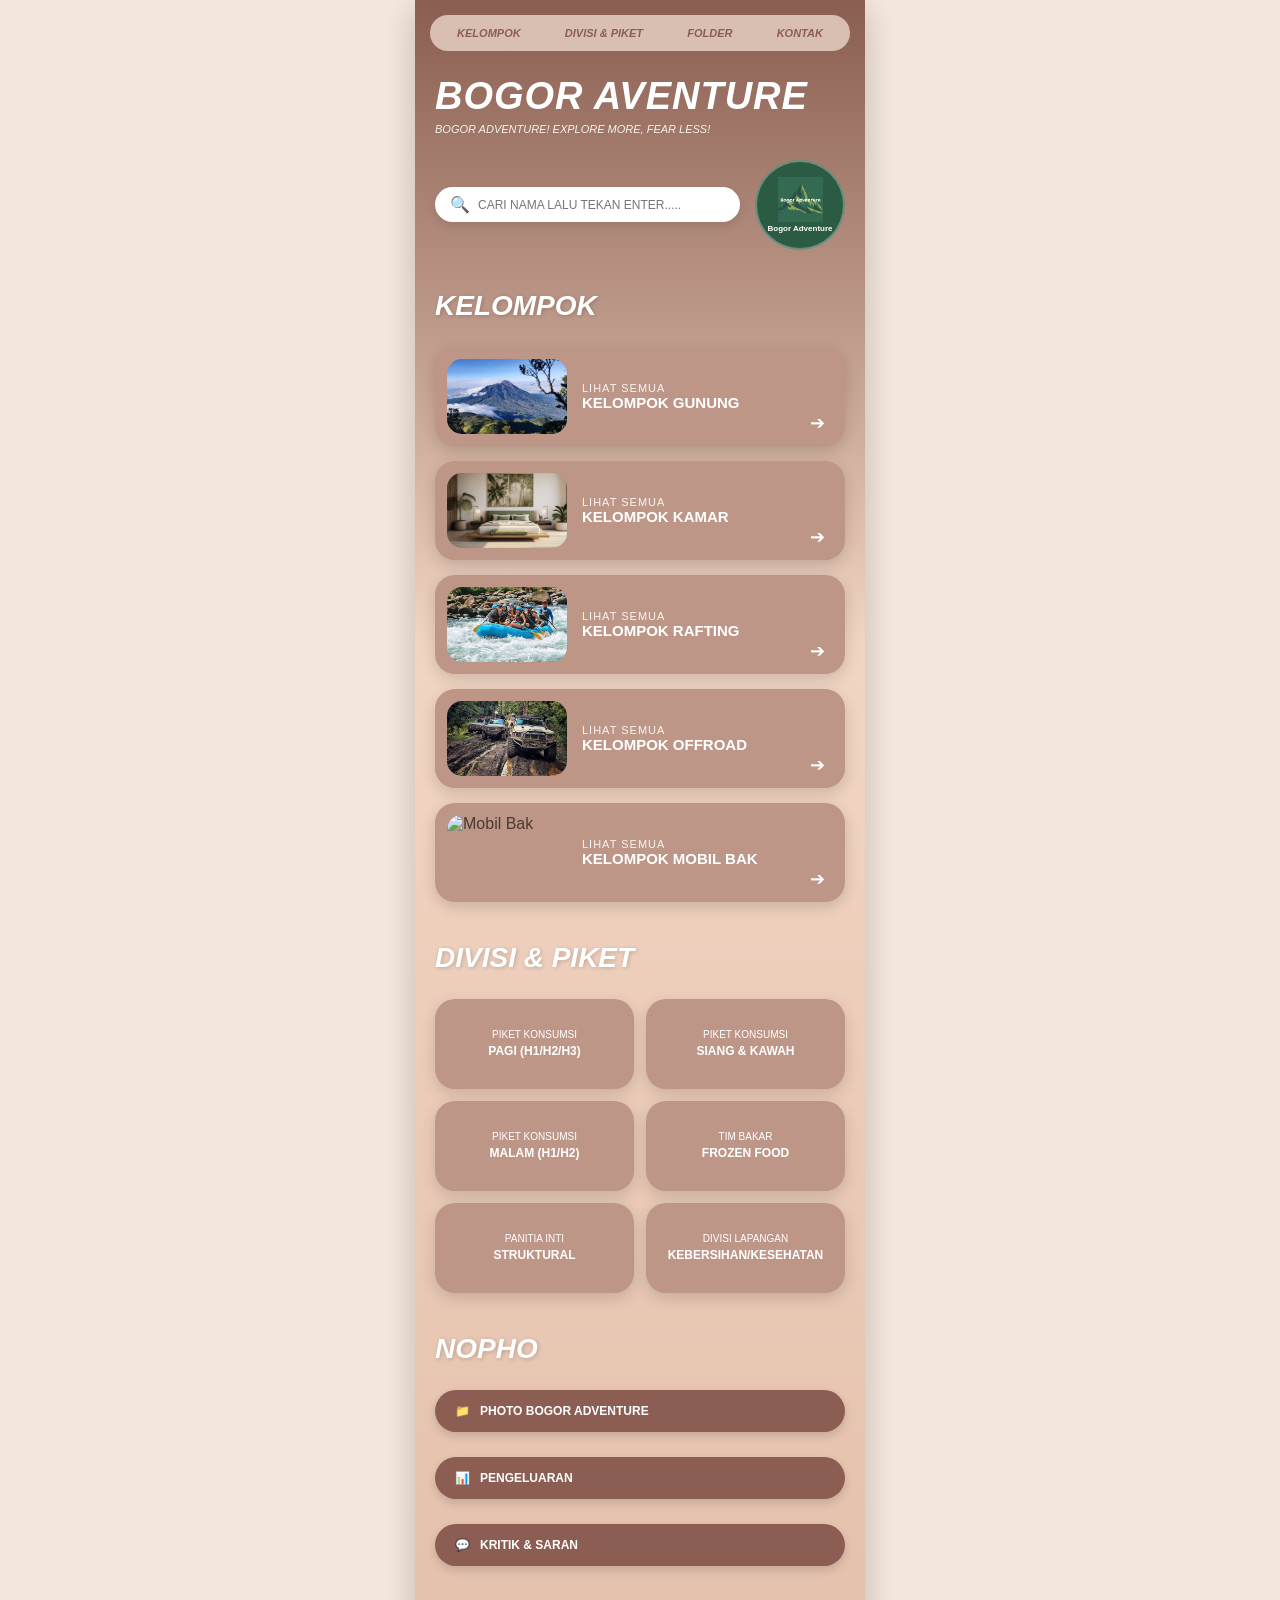
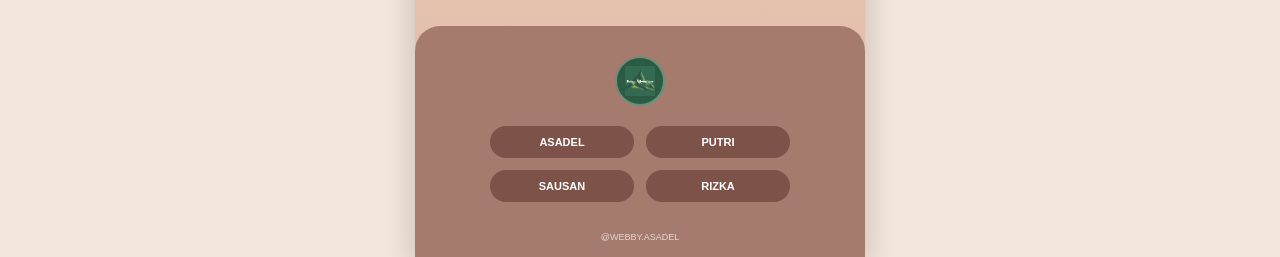
==== index.html @ f1870fa5 "first commit" ====
<!DOCTYPE html>
<html lang="id">
<head>
    <meta charset="UTF-8">
    <meta name="viewport" content="width=device-width, initial-scale=1.0">
    <title>Bogor Adventure</title>
    <link rel="stylesheet" href="style.css">
</head>
<body>

    <div class="app-container">
        <nav class="top-nav">
            <a href="#kelompok-section">KELOMPOK</a>
            <a href="#divisi-section">DIVISI & PIKET</a>
            <a href="#folder-section">FOLDER</a>
            <a href="#kontak-section">KONTAK</a>
        </nav>

        <header class="main-header">
            <h1 class="main-title">BOGOR AVENTURE</h1>
            <p class="subtitle">BOGOR ADVENTURE! EXPLORE MORE, FEAR LESS!</p>
            
            <div class="search-profile-row">
                <div class="search-box">
                    <span class="search-icon">🔍</span>
                    <input type="text" id="searchInput" placeholder="CARI NAMA LALU TEKAN ENTER.....">
                </div>
                <div class="logo-circle">
                    <img src="Images/logo.png" alt="Bogor Adventure">
                    <span class="logo-text">Bogor Adventure</span>
                </div>
            </div>
        </header>

        <main class="content-wrapper">
            
            <section id="kelompok-section" class="section-container">
                <h2 class="section-title-large">KELOMPOK</h2>
                
                <div class="card-wide clickable-card" data-type="gunung">
                    <img src="Images/gunung.jpg" alt="Gunung">
                    <div class="card-text">
                        <h3>LIHAT SEMUA</h3>
                        <h2>KELOMPOK GUNUNG</h2>
                    </div>
                    <span class="arrow-btn">➔</span>
                </div>

                <div class="card-wide clickable-card" data-type="kamar">
                    <img src="Images/kamar.jpg" alt="Kamar">
                    <div class="card-text">
                        <h3>LIHAT SEMUA</h3>
                        <h2>KELOMPOK KAMAR</h2>
                    </div>
                    <span class="arrow-btn">➔</span>
                </div>

                <div class="card-wide clickable-card" data-type="rafting">
                    <img src="Images/rafting.jpg" alt="Rafting">
                    <div class="card-text">
                        <h3>LIHAT SEMUA</h3>
                        <h2>KELOMPOK RAFTING</h2>
                    </div>
                    <span class="arrow-btn">➔</span>
                </div>

                <div class="card-wide clickable-card" data-type="offroad">
                    <img src="Images/offroad.jpg" alt="Offroad">
                    <div class="card-text">
                        <h3>LIHAT SEMUA</h3>
                        <h2>KELOMPOK OFFROAD</h2>
                    </div>
                    <span class="arrow-btn">➔</span>
                </div>

                <div class="card-wide clickable-card" data-type="mback">
                    <img src="Images/mback.jpg" alt="Mobil Bak">
                    <div class="card-text">
                        <h3>LIHAT SEMUA</h3>
                        <h2>KELOMPOK MOBIL BAK</h2>
                    </div>
                    <span class="arrow-btn">➔</span>
                </div>
            </section>

            <section id="divisi-section" class="section-container text-center">
                <h2 class="section-title-large">DIVISI & PIKET</h2>
                <div class="grid-2x3">
                    <div class="card-square clickable-card" data-type="konsumsi-pagi">PIKET KONSUMSI<br><b>PAGI (H1/H2/H3)</b></div>
                    <div class="card-square clickable-card" data-type="konsumsi-siang">PIKET KONSUMSI<br><b>SIANG & KAWAH</b></div>
                    <div class="card-square clickable-card" data-type="konsumsi-malam">PIKET KONSUMSI<br><b>MALAM (H1/H2)</b></div>
                    <div class="card-square clickable-card" data-type="frozen-food">TIM BAKAR<br><b>FROZEN FOOD</b></div>
                    <div class="card-square clickable-card" data-type="panitia-inti">PANITIA INTI<br><b>STRUKTURAL</b></div>
                    <div class="card-square clickable-card" data-type="divisi-lain">DIVISI LAPANGAN<br><b>KEBERSIHAN/KESEHATAN</b></div>
                </div>
            </section>

            <section id="detailListSection" class="detail-list-container hidden">
                <div class="detail-header">
                    <h3 id="detailTitle">Nama Kelompok</h3>
                    <button id="closeDetailBtn">Tutup ×</button>
                </div>
                <div id="detailContent" class="detail-content">
                    </div>
            </section>

            <section id="folder-section" class="section-container text-center">
                <h2 class="section-title-large">NOPHO</h2>
                <div class="btn-pill">
                    <span class="icon">📁</span> PHOTO BOGOR ADVENTURE
                </div>
                <div class="btn-pill">
                    <span class="icon">📊</span> PENGELUARAN
                </div>
                <div class="btn-pill">
                    <span class="icon">💬</span> KRITIK & SARAN
                </div>
            </section>

            <section id="kontak-section" class="footer-panel">
                <div class="logo-circle micro">
                    <img src="Images/logo.png" alt="Bogor Adventure">
                </div>
                <div class="grid-2x2">
                    <div class="btn-small-pill">ASADEL</div>
                    <div class="btn-small-pill">PUTRI</div>
                    <div class="btn-small-pill">SAUSAN</div>
                    <div class="btn-small-pill">RIZKA</div>
                </div>
                <p class="credits">@WEBBY.ASADEL</p>
            </section>

        </main>
    </div>

    <div id="searchModal" class="modal">
        <div class="modal-content">
            <span class="close-modal">&times;</span>
            <h2 id="modalName">Nama Anggota</h2>
            <hr>
            <p><strong>Jabatan / Divisi:</strong> <span id="modalDivisi">-</span></p>
            <p><strong>Jadwal Piket:</strong> <span id="modalTugas">-</span></p>
            <p><strong>Kelompok Gunung:</strong> <span id="modalGunung">-</span></p>
            <p><strong>Kelompok Kamar:</strong> <span id="modalKamar">-</span></p>
            <p><strong>Kelompok Rafting:</strong> <span id="modalRafting">-</span></p>
            <p><strong>Kelompok Offroad:</strong> <span id="modalOffroad">-</span></p>
            <p><strong>Kelompok Mobil Bak:</strong> <span id="modalMback">-</span></p>
        </div>
    </div>

    <script src="script.js"></script>
</body>
</html>
---- style.css ----
* {
    box-sizing: border-box;
    margin: 0;
    padding: 0;
    font-family: 'Segoe UI', Tahoma, Geneva, Verdana, sans-serif;
}

body {
    background-color: #f3e6dc;
    display: flex;
    justify-content: center;
    align-items: center;
    min-height: 100vh;
    color: #4a3b32;
}

.app-container {
    width: 100%;
    max-width: 450px;
    background: linear-gradient(180deg, #8a5e51 0%, #f1d5c3 35%, #e1bca7 100%);
    min-height: 100vh;
    box-shadow: 0 10px 30px rgba(0,0,0,0.2);
    display: flex;
    flex-direction: column;
    overflow-x: hidden;
}

.top-nav {
    background-color: rgba(235, 214, 201, 0.8);
    display: flex;
    justify-content: space-around;
    padding: 12px 5px;
    margin: 15px;
    border-radius: 25px;
}

.top-nav a {
    text-decoration: none;
    color: #8c5d52;
    font-size: 11px;
    font-weight: bold;
    font-style: italic;
}

.main-header {
    padding: 10px 20px;
    color: #ffffff;
}

.main-title {
    font-size: 38px;
    font-style: italic;
    font-weight: 800;
    letter-spacing: 1px;
    line-height: 1.1;
}

.subtitle {
    font-size: 11px;
    font-style: italic;
    opacity: 0.9;
    margin-top: 5px;
    margin-bottom: 25px;
}

.search-profile-row {
    display: flex;
    align-items: center;
    justify-content: space-between;
    gap: 15px;
}

.search-box {
    background: #ffffff;
    border-radius: 20px;
    display: flex;
    align-items: center;
    padding: 8px 15px;
    flex-grow: 1;
    box-shadow: 0 4px 10px rgba(0,0,0,0.1);
}

.search-box input {
    border: none;
    outline: none;
    width: 100%;
    margin-left: 8px;
    font-size: 12px;
    color: #4a3b32;
}

.logo-circle {
    width: 90px;
    height: 90px;
    background-color: #2b5c43;
    border-radius: 50%;
    display: flex;
    flex-direction: column;
    justify-content: center;
    align-items: center;
    position: relative;
    border: 2px solid rgba(255,255,255,0.3);
}

.logo-circle img {
    width: 45px;
    height: auto;
}

.logo-text {
    color: #ffffff;
    font-size: 8px;
    font-weight: bold;
    text-align: center;
    margin-top: 2px;
}

.content-wrapper {
    padding: 20px;
    display: flex;
    flex-direction: column;
    gap: 30px;
}

.section-container {
    display: flex;
    flex-direction: column;
    gap: 15px;
}

.text-center {
    text-align: center;
}

.section-title-large {
    font-size: 28px;
    font-style: italic;
    color: #ffffff;
    text-shadow: 1px 1px 4px rgba(0,0,0,0.2);
    margin: 10px 0;
    text-align: left;
}

.clickable-card {
    cursor: pointer;
    transition: transform 0.2s, background-color 0.2s;
}

.clickable-card:active {
    transform: scale(0.97);
    filter: brightness(0.9);
}

.card-wide {
    background-color: #bd9687;
    border-radius: 20px;
    padding: 12px;
    display: flex;
    align-items: center;
    box-shadow: 0 5px 15px rgba(0,0,0,0.15);
    position: relative;
}

.card-wide img {
    width: 120px;
    height: 75px;
    object-fit: cover;
    border-radius: 15px;
}

.card-text {
    margin-left: 15px;
    color: #ffffff;
}

.card-text h3 {
    font-size: 11px;
    font-weight: normal;
    letter-spacing: 1px;
    opacity: 0.9;
}

.card-text h2 {
    font-size: 15px;
    font-weight: bold;
}

.arrow-btn {
    position: absolute;
    right: 20px;
    bottom: 12px;
    color: #ffffff;
    font-size: 18px;
}

.grid-2x3 {
    display: grid;
    grid-template-columns: repeat(2, 1fr);
    gap: 12px;
}

.card-square {
    background-color: #bd9687;
    color: #ffffff;
    border-radius: 20px;
    height: 90px;
    display: flex;
    flex-direction: column;
    justify-content: center;
    align-items: center;
    font-size: 10px;
    text-align: center;
    box-shadow: 0 5px 15px rgba(0,0,0,0.15);
    padding: 8px;
}

.card-square b {
    font-size: 12px;
    margin-top: 4px;
}

/* CONTAINER DAFTAR KELOMPOK AKTIF */
.detail-list-container {
    background-color: #fbeee6;
    border-radius: 20px;
    padding: 20px;
    box-shadow: inset 0 2px 10px rgba(0,0,0,0.1), 0 5px 15px rgba(0,0,0,0.1);
    border: 2px solid #bd9687;
}

.detail-header {
    display: flex;
    justify-content: space-between;
    align-items: center;
    border-bottom: 2px solid #bd9687;
    padding-bottom: 8px;
    margin-bottom: 15px;
}

.detail-header h3 {
    color: #8c5d52;
    font-size: 15px;
    font-weight: bold;
}

#closeDetailBtn {
    background: #8c5d52;
    color: white;
    border: none;
    padding: 4px 10px;
    border-radius: 12px;
    cursor: pointer;
    font-size: 11px;
}

.detail-content {
    max-height: 350px;
    overflow-y: auto;
    text-align: left;
}

.group-block {
    margin-bottom: 15px;
    background: white;
    padding: 12px;
    border-radius: 12px;
    box-shadow: 0 2px 5px rgba(0,0,0,0.05);
}

.group-title-label {
    font-weight: bold;
    color: #8c5d52;
    border-bottom: 1px dashed #e1bca7;
    padding-bottom: 4px;
    margin-bottom: 6px;
    font-size: 13px;
}

.member-name-item {
    font-size: 13px;
    padding: 3px 0;
    color: #5a4b41;
}

.hidden {
    display: none !important;
}

.btn-pill {
    background-color: #8c5d52;
    color: white;
    padding: 14px 20px;
    border-radius: 25px;
    text-align: left;
    font-size: 12px;
    font-weight: bold;
    box-shadow: 0 4px 10px rgba(0,0,0,0.15);
    display: flex;
    align-items: center;
    gap: 10px;
    margin-bottom: 10px;
}

.footer-panel {
    background-color: #a47b6d;
    border-radius: 25px 25px 0 0;
    margin: 20px -20px -20px -20px;
    padding: 30px 20px 15px 20px;
    display: flex;
    flex-direction: column;
    align-items: center;
    gap: 20px;
}

.logo-circle.micro {
    width: 50px;
    height: 50px;
}

.logo-circle.micro img {
    width: 30px;
}

.grid-2x2 {
    display: grid;
    grid-template-columns: repeat(2, 1fr);
    gap: 12px;
    width: 100%;
    max-width: 300px;
}

.btn-small-pill {
    background-color: #7d5248;
    color: white;
    padding: 10px;
    border-radius: 20px;
    text-align: center;
    font-size: 11px;
    font-weight: bold;
}

.credits {
    font-size: 9px;
    color: rgba(255, 255, 255, 0.7);
    margin-top: 10px;
}

/* SEARCH MODAL POP-UP VIEW */
.modal {
    display: none; 
    position: fixed; 
    z-index: 999; 
    left: 0;
    top: 0;
    width: 100%; 
    height: 100%; 
    background-color: rgba(0,0,0,0.5);
    align-items: center;
    justify-content: center;
}

.modal-content {
    background-color: #fbeee6;
    padding: 25px;
    border-radius: 20px;
    width: 85%;
    max-width: 350px;
    box-shadow: 0 5px 25px rgba(0,0,0,0.3);
    color: #4a3b32;
    position: relative;
}

.modal-content h2 {
    margin-bottom: 10px;
    color: #8c5d52;
    font-size: 18px;
}

.modal-content hr {
    border: 0;
    height: 1px;
    background: #bd9687;
    margin-bottom: 15px;
}

.modal-content p {
    margin: 6px 0;
    font-size: 13px;
}

.close-modal {
    position: absolute;
    right: 15px;
    top: 10px;
    font-size: 24px;
    font-weight: bold;
    cursor: pointer;
    color: #8c5d52;
}
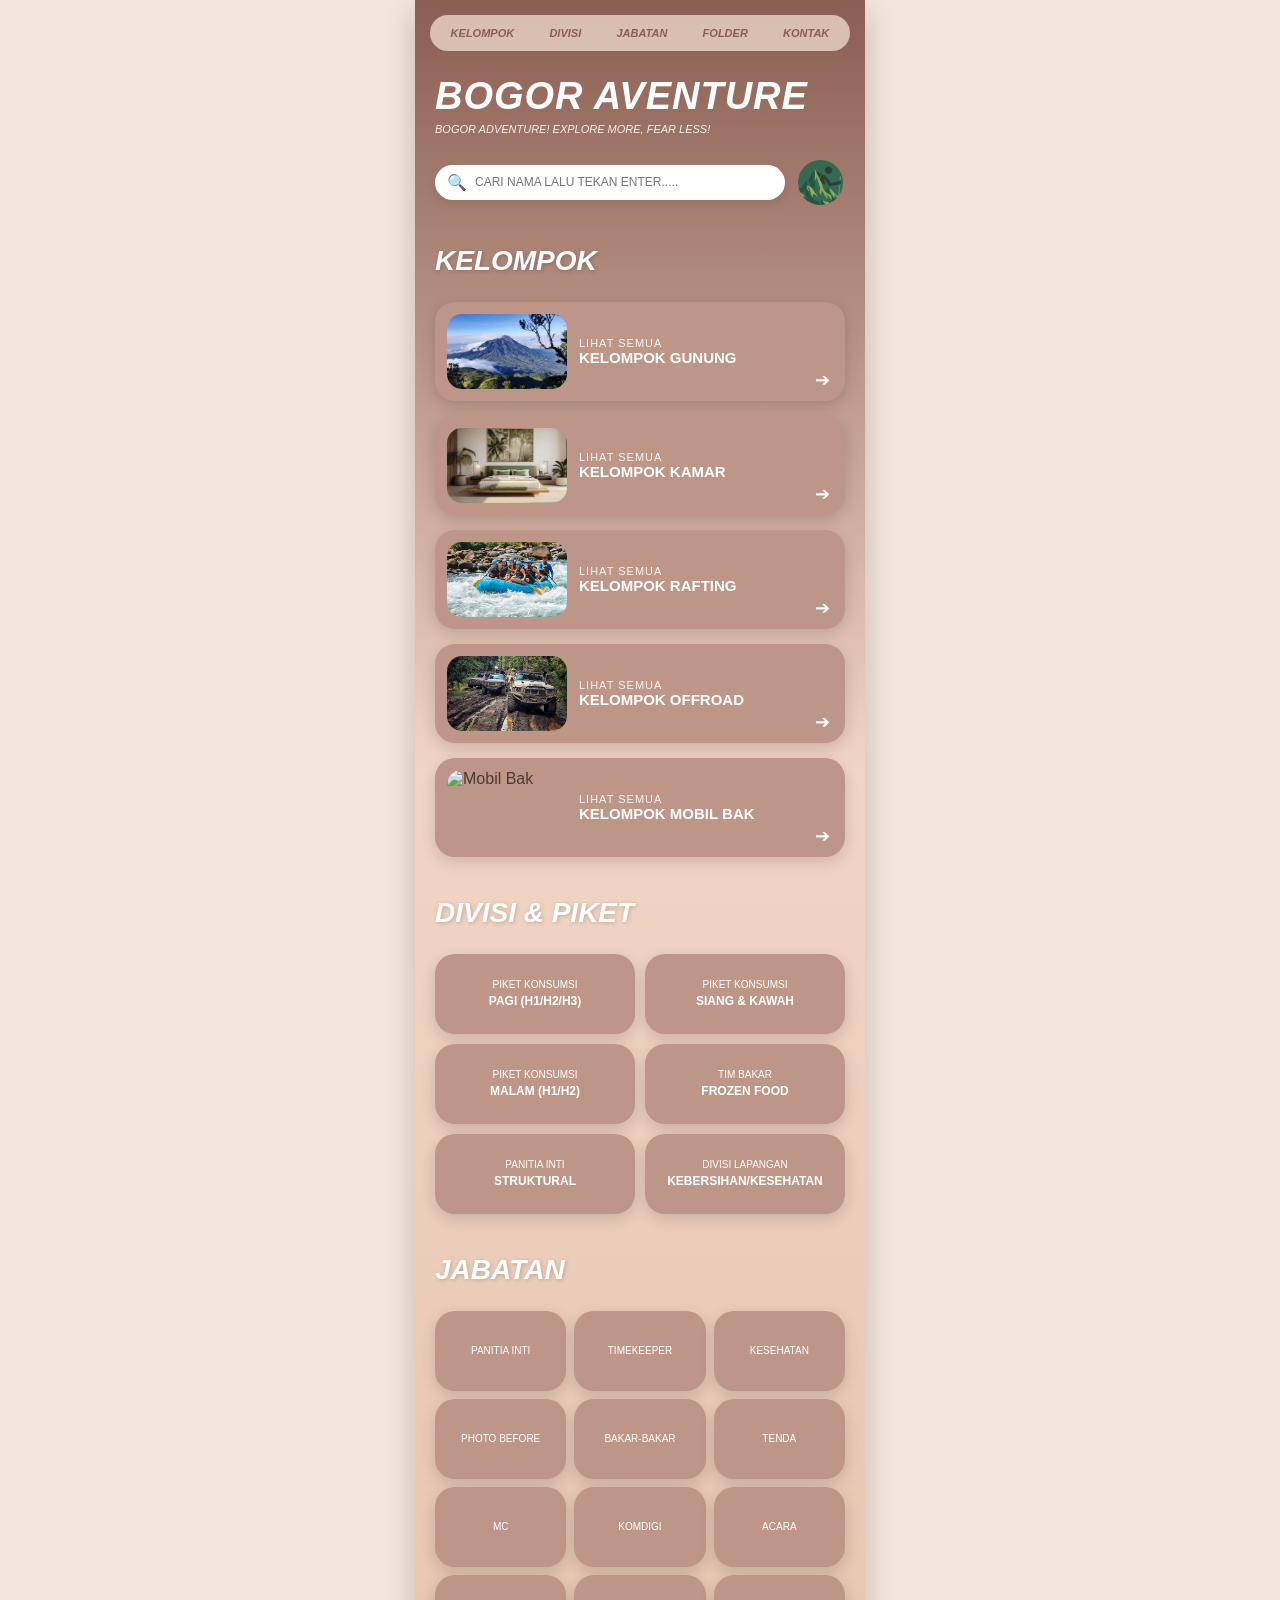
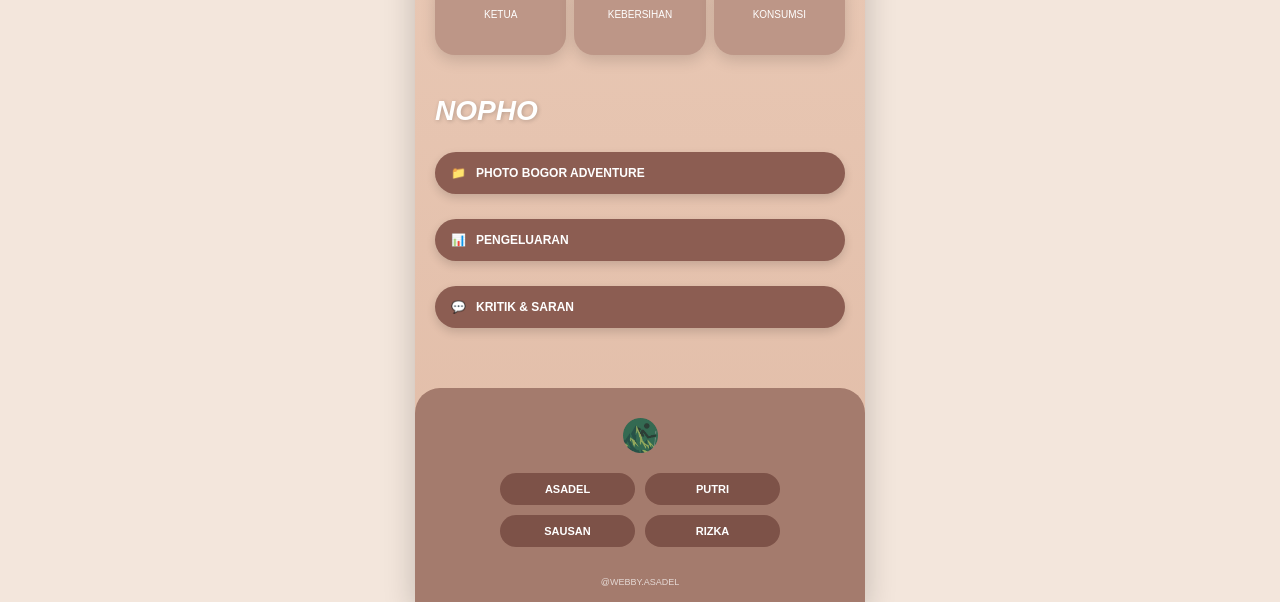
==== commit e7a060ae: "update" ====
--- a/index.html
+++ b/index.html
@@ -11,7 +11,8 @@
     <div class="app-container">
         <nav class="top-nav">
             <a href="#kelompok-section">KELOMPOK</a>
-            <a href="#divisi-section">DIVISI & PIKET</a>
+            <a href="#divisi-section">DIVISI</a>
+            <a href="#jabatan-section">JABATAN</a>
             <a href="#folder-section">FOLDER</a>
             <a href="#kontak-section">KONTAK</a>
         </nav>
@@ -27,7 +28,6 @@
                 </div>
                 <div class="logo-circle">
                     <img src="Images/logo.png" alt="Bogor Adventure">
-                    <span class="logo-text">Bogor Adventure</span>
                 </div>
             </div>
         </header>
@@ -95,6 +95,24 @@
                 </div>
             </section>
 
+            <section id="jabatan-section" class="section-container text-center">
+                <h2 class="section-title-large">JABATAN</h2>
+                <div class="grid-jabatan">
+                    <a href="jabatan.html?type=inti" class="card-square" style="text-decoration:none;">PANITIA INTI</a>
+                    <a href="jabatan.html?type=timekeeper" class="card-square" style="text-decoration:none;">TIMEKEEPER</a>
+                    <a href="jabatan.html?type=kesehatan" class="card-square" style="text-decoration:none;">KESEHATAN</a>
+                    <a href="jabatan.html?type=photo" class="card-square" style="text-decoration:none;">PHOTO BEFORE</a>
+                    <a href="jabatan.html?type=bakar" class="card-square" style="text-decoration:none;">BAKAR-BAKAR</a>
+                    <a href="jabatan.html?type=tenda" class="card-square" style="text-decoration:none;">TENDA</a>
+                    <a href="jabatan.html?type=mc" class="card-square" style="text-decoration:none;">MC</a>
+                    <a href="jabatan.html?type=komdigi" class="card-square" style="text-decoration:none;">KOMDIGI</a>
+                    <a href="jabatan.html?type=acara" class="card-square" style="text-decoration:none;">ACARA</a>
+                    <a href="jabatan.html?type=ketua" class="card-square" style="text-decoration:none;">KETUA</a>
+                    <a href="jabatan.html?type=kebersihan" class="card-square" style="text-decoration:none;">KEBERSIHAN</a>
+                    <a href="jabatan.html?type=konsumsi" class="card-square" style="text-decoration:none;">KONSUMSI</a>
+                </div>
+            </section>
+
             <section id="detailListSection" class="detail-list-container hidden">
                 <div class="detail-header">
                     <h3 id="detailTitle">Nama Kelompok</h3>
@@ -106,15 +124,15 @@
 
             <section id="folder-section" class="section-container text-center">
                 <h2 class="section-title-large">NOPHO</h2>
-                <div class="btn-pill">
+                <a href="https://drive.google.com/drive/folders/1pPTmFSzPqtbpgSoNdYkEfg1twKszm3Ts?usp=sharing" target="_blank" class="btn-pill" style="text-decoration:none;">
                     <span class="icon">📁</span> PHOTO BOGOR ADVENTURE
-                </div>
-                <div class="btn-pill">
+                </a>
+                <a href="pengeluaran.html" class="btn-pill" style="text-decoration:none;">
                     <span class="icon">📊</span> PENGELUARAN
-                </div>
-                <div class="btn-pill">
+                </a>
+                <a href="https://forms.gle/nZnUotDhH6wJCSyc8" target="_blank" class="btn-pill" style="text-decoration:none;">
                     <span class="icon">💬</span> KRITIK & SARAN
-                </div>
+                </a>
             </section>
 
             <section id="kontak-section" class="footer-panel">
--- a/style.css
+++ b/style.css
@@ -5,13 +5,19 @@
     font-family: 'Segoe UI', Tahoma, Geneva, Verdana, sans-serif;
 }
 
+html {
+    -webkit-text-size-adjust: 100%;
+}
+
 body {
     background-color: #f3e6dc;
     display: flex;
     justify-content: center;
-    align-items: center;
+    align-items: flex-start;
     min-height: 100vh;
+    min-height: 100dvh;
     color: #4a3b32;
+    overflow-x: hidden;
 }
 
 .app-container {
@@ -19,6 +25,7 @@
     max-width: 450px;
     background: linear-gradient(180deg, #8a5e51 0%, #f1d5c3 35%, #e1bca7 100%);
     min-height: 100vh;
+    min-height: 100dvh;
     box-shadow: 0 10px 30px rgba(0,0,0,0.2);
     display: flex;
     flex-direction: column;
@@ -32,14 +39,17 @@
     padding: 12px 5px;
     margin: 15px;
     border-radius: 25px;
+    flex-wrap: wrap;
+    gap: 4px;
 }
 
 .top-nav a {
     text-decoration: none;
     color: #8c5d52;
-    font-size: 11px;
+    font-size: clamp(9px, 2.8vw, 11px);
     font-weight: bold;
     font-style: italic;
+    white-space: nowrap;
 }
 
 .main-header {
@@ -48,15 +58,16 @@
 }
 
 .main-title {
-    font-size: 38px;
+    font-size: clamp(26px, 8vw, 38px);
     font-style: italic;
     font-weight: 800;
     letter-spacing: 1px;
     line-height: 1.1;
+    word-break: break-word;
 }
 
 .subtitle {
-    font-size: 11px;
+    font-size: clamp(9px, 2.6vw, 11px);
     font-style: italic;
     opacity: 0.9;
     margin-top: 5px;
@@ -67,7 +78,7 @@
     display: flex;
     align-items: center;
     justify-content: space-between;
-    gap: 15px;
+    gap: 10px;
 }
 
 .search-box {
@@ -75,8 +86,9 @@
     border-radius: 20px;
     display: flex;
     align-items: center;
-    padding: 8px 15px;
-    flex-grow: 1;
+    padding: 8px 12px;
+    flex: 1;
+    min-width: 0;
     box-shadow: 0 4px 10px rgba(0,0,0,0.1);
 }
 
@@ -85,34 +97,23 @@
     outline: none;
     width: 100%;
     margin-left: 8px;
-    font-size: 12px;
+    font-size: clamp(10px, 2.8vw, 12px);
     color: #4a3b32;
+    min-width: 0;
 }
 
 .logo-circle {
-    width: 90px;
-    height: 90px;
-    background-color: #2b5c43;
-    border-radius: 50%;
-    display: flex;
-    flex-direction: column;
+    width: 50px;
+    flex-shrink: 0;
+    display: flex;
+    align-items: center;
     justify-content: center;
-    align-items: center;
-    position: relative;
-    border: 2px solid rgba(255,255,255,0.3);
 }
 
 .logo-circle img {
     width: 45px;
+    max-width: 100%;
     height: auto;
-}
-
-.logo-text {
-    color: #ffffff;
-    font-size: 8px;
-    font-weight: bold;
-    text-align: center;
-    margin-top: 2px;
 }
 
 .content-wrapper {
@@ -133,7 +134,7 @@
 }
 
 .section-title-large {
-    font-size: 28px;
+    font-size: clamp(20px, 6vw, 28px);
     font-style: italic;
     color: #ffffff;
     text-shadow: 1px 1px 4px rgba(0,0,0,0.2);
@@ -144,6 +145,7 @@
 .clickable-card {
     cursor: pointer;
     transition: transform 0.2s, background-color 0.2s;
+    -webkit-tap-highlight-color: transparent;
 }
 
 .clickable-card:active {
@@ -159,71 +161,81 @@
     align-items: center;
     box-shadow: 0 5px 15px rgba(0,0,0,0.15);
     position: relative;
+    gap: 12px;
 }
 
 .card-wide img {
-    width: 120px;
-    height: 75px;
+    width: clamp(80px, 25vw, 120px);
+    height: clamp(50px, 16vw, 75px);
     object-fit: cover;
     border-radius: 15px;
+    flex-shrink: 0;
 }
 
 .card-text {
-    margin-left: 15px;
     color: #ffffff;
+    min-width: 0;
 }
 
 .card-text h3 {
-    font-size: 11px;
+    font-size: clamp(9px, 2.5vw, 11px);
     font-weight: normal;
     letter-spacing: 1px;
     opacity: 0.9;
 }
 
 .card-text h2 {
-    font-size: 15px;
-    font-weight: bold;
+    font-size: clamp(12px, 3.5vw, 15px);
+    font-weight: bold;
+    word-break: break-word;
 }
 
 .arrow-btn {
     position: absolute;
-    right: 20px;
-    bottom: 12px;
+    right: 15px;
+    bottom: 10px;
     color: #ffffff;
-    font-size: 18px;
+    font-size: clamp(14px, 4vw, 18px);
 }
 
 .grid-2x3 {
     display: grid;
     grid-template-columns: repeat(2, 1fr);
-    gap: 12px;
+    gap: 10px;
 }
 
 .card-square {
     background-color: #bd9687;
     color: #ffffff;
     border-radius: 20px;
-    height: 90px;
+    min-height: 80px;
+    height: auto;
     display: flex;
     flex-direction: column;
     justify-content: center;
     align-items: center;
-    font-size: 10px;
+    font-size: clamp(8px, 2.5vw, 10px);
     text-align: center;
     box-shadow: 0 5px 15px rgba(0,0,0,0.15);
-    padding: 8px;
+    padding: 10px 6px;
 }
 
 .card-square b {
-    font-size: 12px;
+    font-size: clamp(10px, 3vw, 12px);
     margin-top: 4px;
+}
+
+.grid-jabatan {
+    display: grid;
+    grid-template-columns: repeat(3, 1fr);
+    gap: 8px;
 }
 
 /* CONTAINER DAFTAR KELOMPOK AKTIF */
 .detail-list-container {
     background-color: #fbeee6;
     border-radius: 20px;
-    padding: 20px;
+    padding: 16px;
     box-shadow: inset 0 2px 10px rgba(0,0,0,0.1), 0 5px 15px rgba(0,0,0,0.1);
     border: 2px solid #bd9687;
 }
@@ -235,28 +247,32 @@
     border-bottom: 2px solid #bd9687;
     padding-bottom: 8px;
     margin-bottom: 15px;
+    gap: 8px;
 }
 
 .detail-header h3 {
     color: #8c5d52;
-    font-size: 15px;
-    font-weight: bold;
+    font-size: clamp(12px, 3.5vw, 15px);
+    font-weight: bold;
+    word-break: break-word;
 }
 
 #closeDetailBtn {
     background: #8c5d52;
     color: white;
     border: none;
-    padding: 4px 10px;
+    padding: 6px 12px;
     border-radius: 12px;
     cursor: pointer;
     font-size: 11px;
+    flex-shrink: 0;
 }
 
 .detail-content {
-    max-height: 350px;
+    max-height: 60vh;
     overflow-y: auto;
     text-align: left;
+    -webkit-overflow-scrolling: touch;
 }
 
 .group-block {
@@ -273,11 +289,11 @@
     border-bottom: 1px dashed #e1bca7;
     padding-bottom: 4px;
     margin-bottom: 6px;
-    font-size: 13px;
+    font-size: clamp(11px, 3vw, 13px);
 }
 
 .member-name-item {
-    font-size: 13px;
+    font-size: clamp(11px, 3vw, 13px);
     padding: 3px 0;
     color: #5a4b41;
 }
@@ -289,16 +305,17 @@
 .btn-pill {
     background-color: #8c5d52;
     color: white;
-    padding: 14px 20px;
+    padding: 14px 16px;
     border-radius: 25px;
     text-align: left;
-    font-size: 12px;
+    font-size: clamp(10px, 3vw, 12px);
     font-weight: bold;
     box-shadow: 0 4px 10px rgba(0,0,0,0.15);
     display: flex;
     align-items: center;
     gap: 10px;
     margin-bottom: 10px;
+    word-break: break-word;
 }
 
 .footer-panel {
@@ -313,20 +330,22 @@
 }
 
 .logo-circle.micro {
-    width: 50px;
-    height: 50px;
+    width: 40px;
+    flex-shrink: 0;
 }
 
 .logo-circle.micro img {
-    width: 30px;
+    width: 35px;
+    max-width: 100%;
+    height: auto;
 }
 
 .grid-2x2 {
     display: grid;
     grid-template-columns: repeat(2, 1fr);
-    gap: 12px;
+    gap: 10px;
     width: 100%;
-    max-width: 300px;
+    max-width: 280px;
 }
 
 .btn-small-pill {
@@ -335,7 +354,7 @@
     padding: 10px;
     border-radius: 20px;
     text-align: center;
-    font-size: 11px;
+    font-size: clamp(9px, 2.8vw, 11px);
     font-weight: bold;
 }
 
@@ -354,17 +373,22 @@
     top: 0;
     width: 100%; 
     height: 100%; 
+    height: 100dvh;
     background-color: rgba(0,0,0,0.5);
     align-items: center;
     justify-content: center;
+    padding: 10px;
 }
 
 .modal-content {
     background-color: #fbeee6;
-    padding: 25px;
-    border-radius: 20px;
-    width: 85%;
+    padding: 20px;
+    border-radius: 20px;
+    width: 90%;
     max-width: 350px;
+    max-height: 80vh;
+    max-height: 80dvh;
+    overflow-y: auto;
     box-shadow: 0 5px 25px rgba(0,0,0,0.3);
     color: #4a3b32;
     position: relative;
@@ -373,7 +397,8 @@
 .modal-content h2 {
     margin-bottom: 10px;
     color: #8c5d52;
-    font-size: 18px;
+    font-size: clamp(15px, 4.5vw, 18px);
+    word-break: break-word;
 }
 
 .modal-content hr {
@@ -385,15 +410,27 @@
 
 .modal-content p {
     margin: 6px 0;
-    font-size: 13px;
+    font-size: clamp(11px, 3vw, 13px);
+    word-break: break-word;
 }
 
 .close-modal {
     position: absolute;
-    right: 15px;
-    top: 10px;
-    font-size: 24px;
+    right: 12px;
+    top: 8px;
+    font-size: 22px;
     font-weight: bold;
     cursor: pointer;
     color: #8c5d52;
+    padding: 4px 8px;
+}
+
+/* table scroll for small screens */
+.table-wrap {
+    overflow-x: auto;
+    -webkit-overflow-scrolling: touch;
+}
+
+.table-wrap table {
+    min-width: 300px;
 }
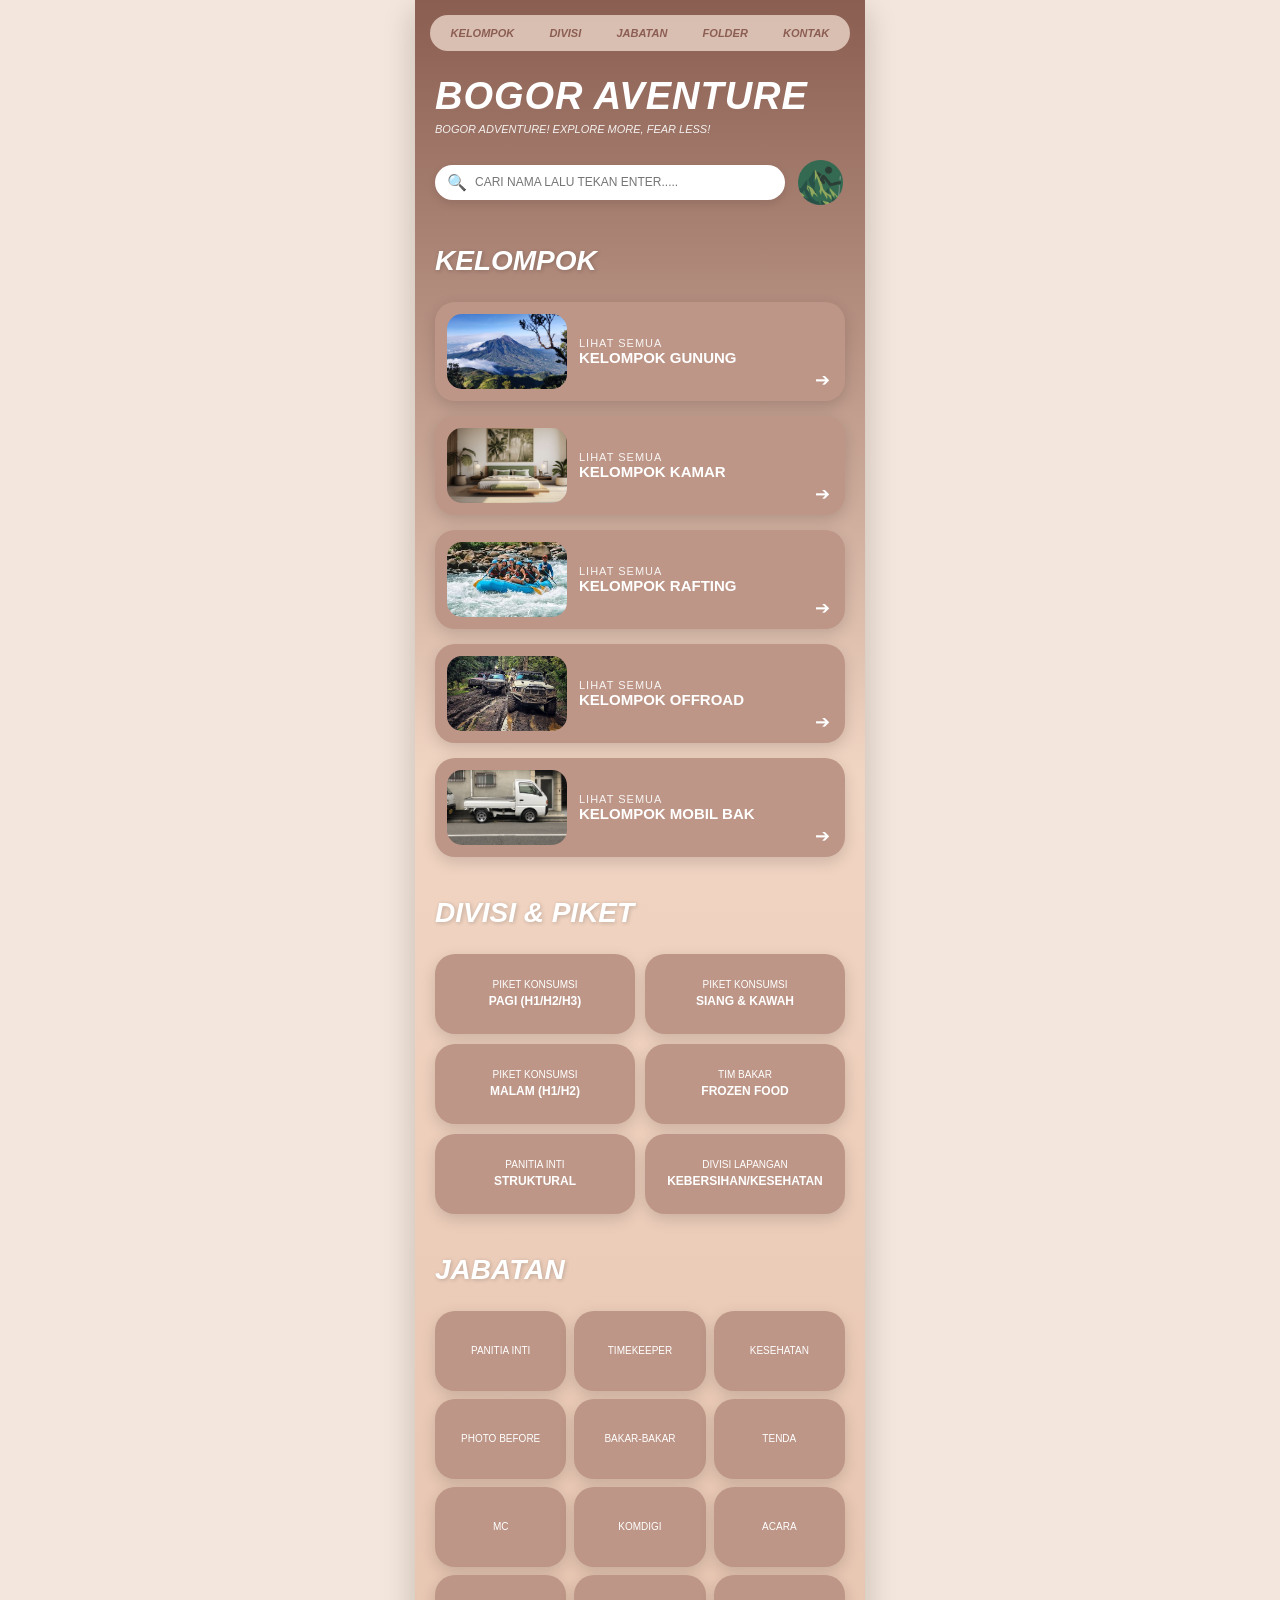
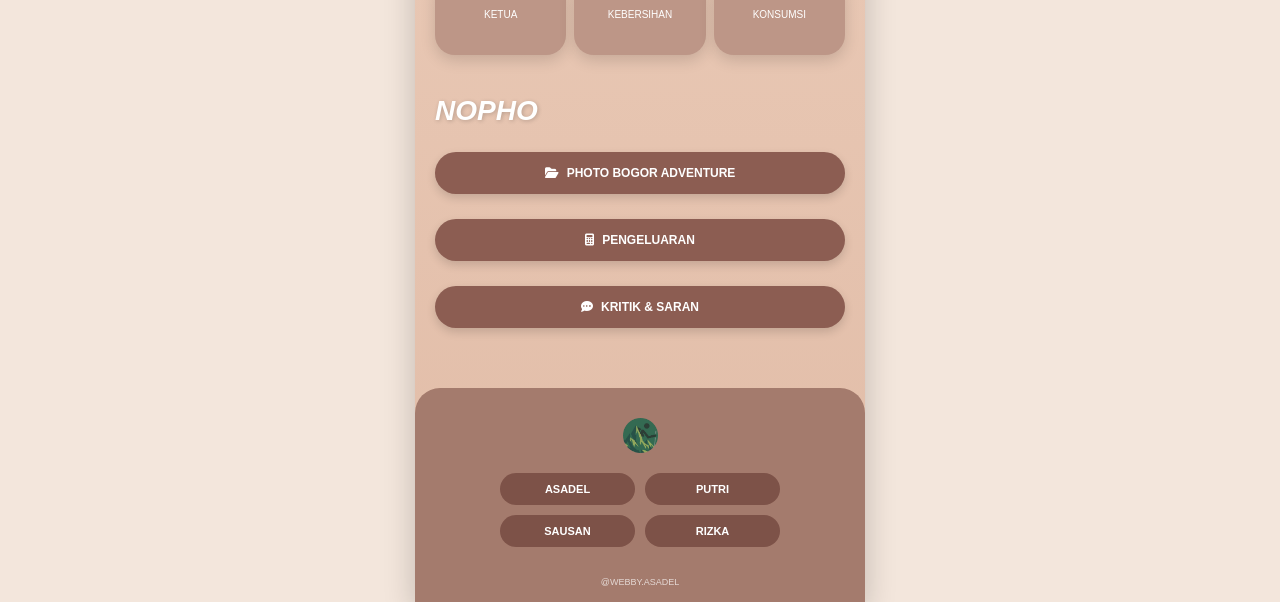
==== commit 0201f035: "update dua" ====
--- a/index.html
+++ b/index.html
@@ -5,6 +5,7 @@
     <meta name="viewport" content="width=device-width, initial-scale=1.0">
     <title>Bogor Adventure</title>
     <link rel="stylesheet" href="style.css">
+    <link rel="stylesheet" href="https://cdnjs.cloudflare.com/ajax/libs/font-awesome/6.5.1/css/all.min.css">
 </head>
 <body>
 
@@ -74,7 +75,7 @@
                 </div>
 
                 <div class="card-wide clickable-card" data-type="mback">
-                    <img src="Images/mback.jpg" alt="Mobil Bak">
+                    <img src="Images/Mback.jpg" alt="Mobil Bak">
                     <div class="card-text">
                         <h3>LIHAT SEMUA</h3>
                         <h2>KELOMPOK MOBIL BAK</h2>
@@ -125,13 +126,13 @@
             <section id="folder-section" class="section-container text-center">
                 <h2 class="section-title-large">NOPHO</h2>
                 <a href="https://drive.google.com/drive/folders/1pPTmFSzPqtbpgSoNdYkEfg1twKszm3Ts?usp=sharing" target="_blank" class="btn-pill" style="text-decoration:none;">
-                    <span class="icon">📁</span> PHOTO BOGOR ADVENTURE
+                    <i class="fas fa-folder-open"></i> PHOTO BOGOR ADVENTURE
                 </a>
                 <a href="pengeluaran.html" class="btn-pill" style="text-decoration:none;">
-                    <span class="icon">📊</span> PENGELUARAN
+                    <i class="fas fa-calculator"></i> PENGELUARAN
                 </a>
                 <a href="https://forms.gle/nZnUotDhH6wJCSyc8" target="_blank" class="btn-pill" style="text-decoration:none;">
-                    <span class="icon">💬</span> KRITIK & SARAN
+                    <i class="fas fa-comment-dots"></i> KRITIK & SARAN
                 </a>
             </section>
 
--- a/style.css
+++ b/style.css
@@ -305,15 +305,16 @@
 .btn-pill {
     background-color: #8c5d52;
     color: white;
-    padding: 14px 16px;
+    padding: 14px 20px;
     border-radius: 25px;
-    text-align: left;
+    text-align: center;
     font-size: clamp(10px, 3vw, 12px);
     font-weight: bold;
     box-shadow: 0 4px 10px rgba(0,0,0,0.15);
     display: flex;
     align-items: center;
-    gap: 10px;
+    justify-content: center;
+    gap: 8px;
     margin-bottom: 10px;
     word-break: break-word;
 }
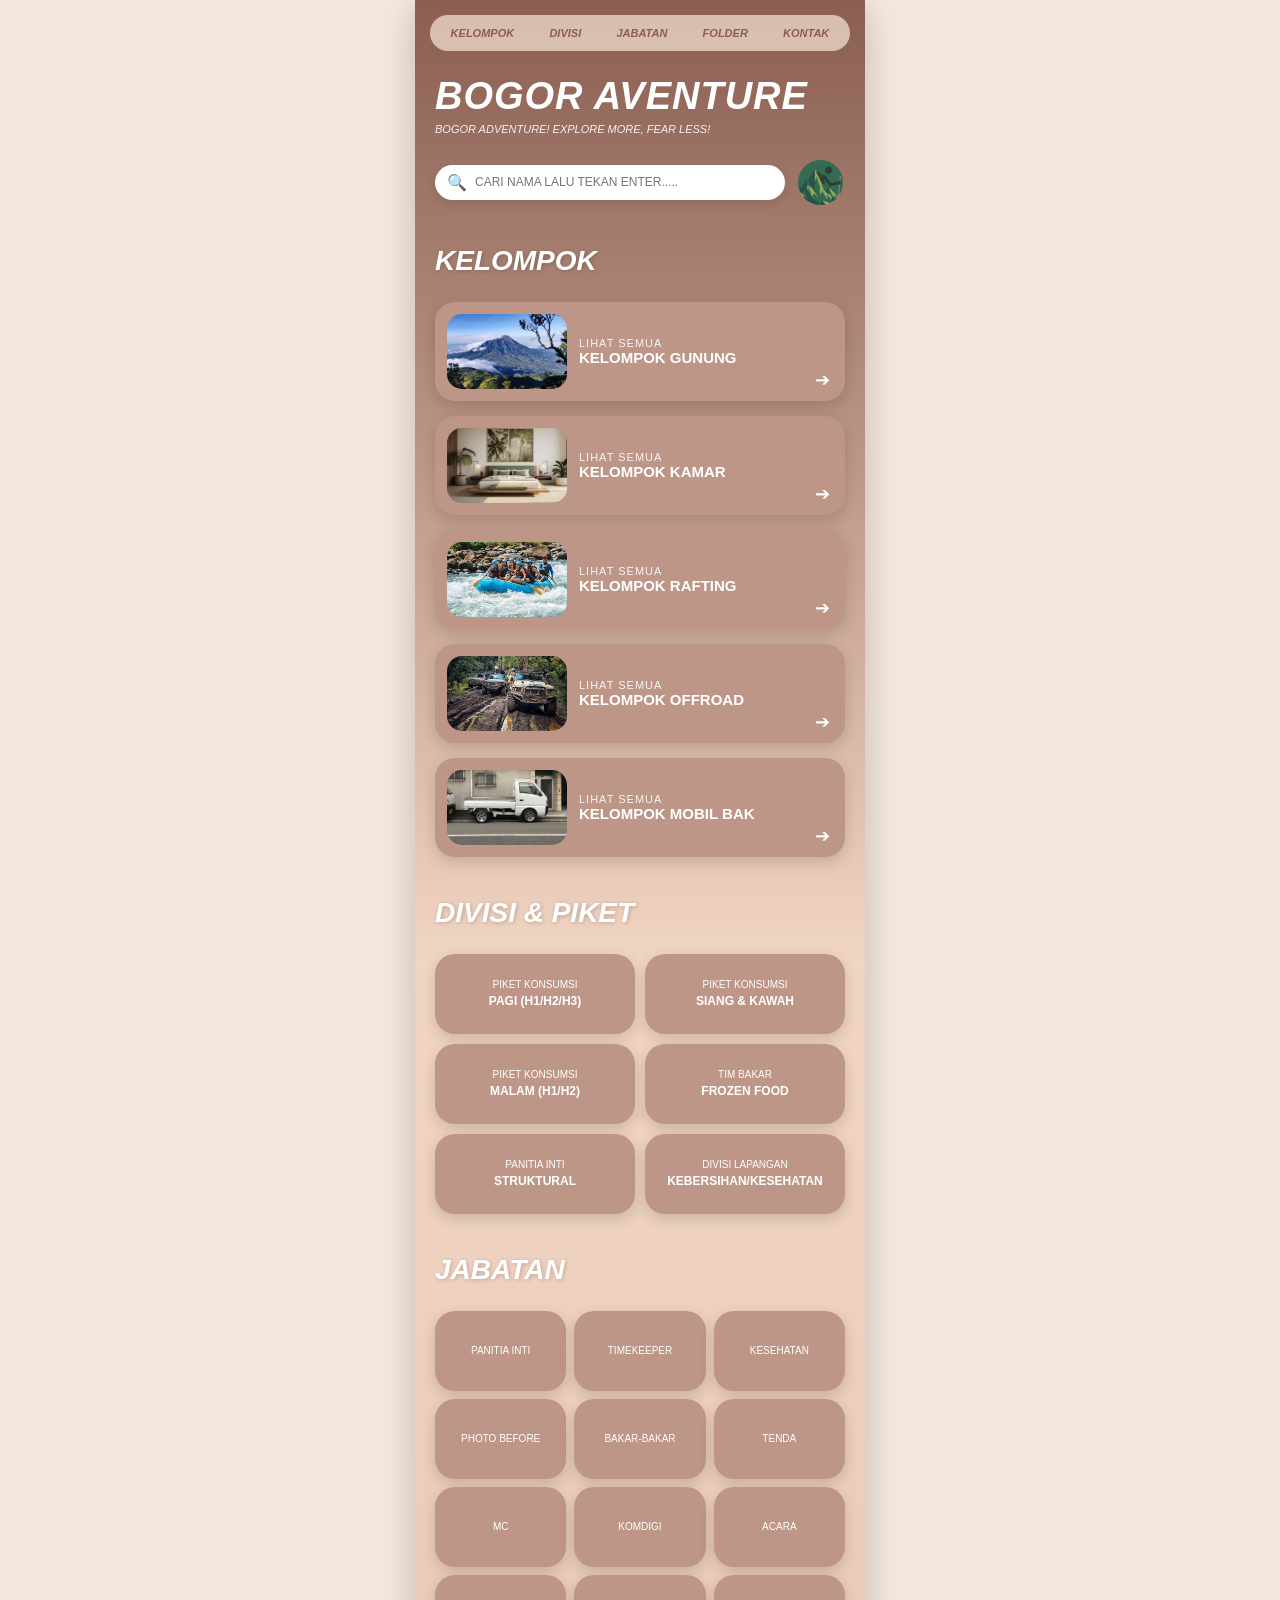
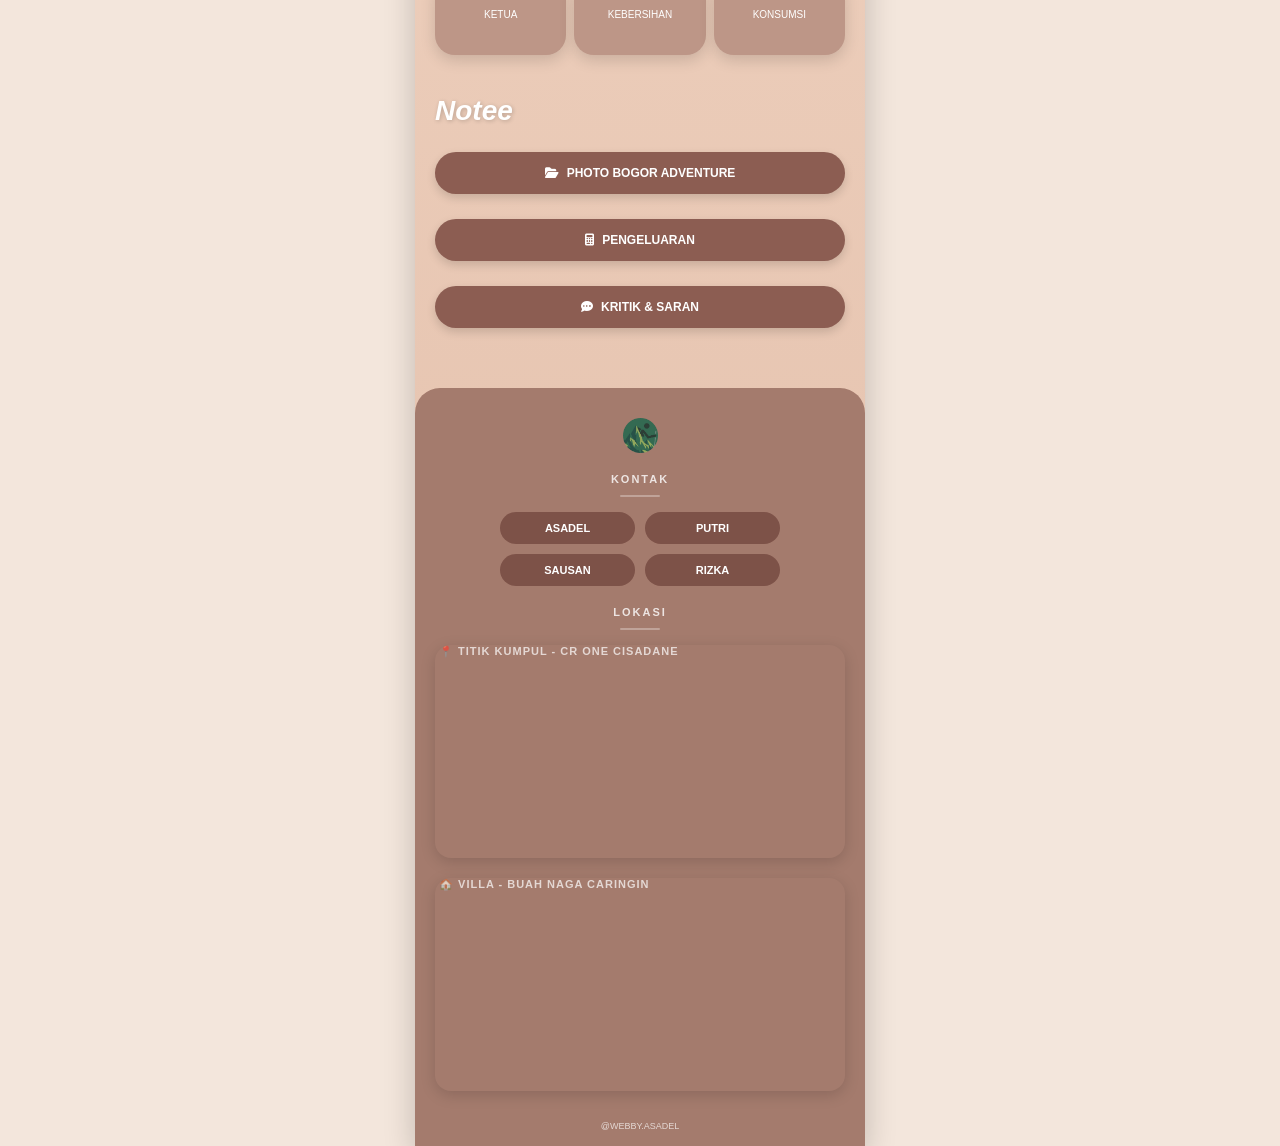
==== commit 46749786: "update tigaa" ====
--- a/index.html
+++ b/index.html
@@ -87,12 +87,12 @@
             <section id="divisi-section" class="section-container text-center">
                 <h2 class="section-title-large">DIVISI & PIKET</h2>
                 <div class="grid-2x3">
-                    <div class="card-square clickable-card" data-type="konsumsi-pagi">PIKET KONSUMSI<br><b>PAGI (H1/H2/H3)</b></div>
-                    <div class="card-square clickable-card" data-type="konsumsi-siang">PIKET KONSUMSI<br><b>SIANG & KAWAH</b></div>
-                    <div class="card-square clickable-card" data-type="konsumsi-malam">PIKET KONSUMSI<br><b>MALAM (H1/H2)</b></div>
-                    <div class="card-square clickable-card" data-type="frozen-food">TIM BAKAR<br><b>FROZEN FOOD</b></div>
-                    <div class="card-square clickable-card" data-type="panitia-inti">PANITIA INTI<br><b>STRUKTURAL</b></div>
-                    <div class="card-square clickable-card" data-type="divisi-lain">DIVISI LAPANGAN<br><b>KEBERSIHAN/KESEHATAN</b></div>
+                    <a href="divisi.html?type=konsumsi-pagi" class="card-square" style="text-decoration:none;">PIKET KONSUMSI<br><b>PAGI (H1/H2/H3)</b></a>
+                    <a href="divisi.html?type=konsumsi-siang" class="card-square" style="text-decoration:none;">PIKET KONSUMSI<br><b>SIANG & KAWAH</b></a>
+                    <a href="divisi.html?type=konsumsi-malam" class="card-square" style="text-decoration:none;">PIKET KONSUMSI<br><b>MALAM (H1/H2)</b></a>
+                    <a href="divisi.html?type=frozen-food" class="card-square" style="text-decoration:none;">TIM BAKAR<br><b>FROZEN FOOD</b></a>
+                    <a href="divisi.html?type=panitia-inti" class="card-square" style="text-decoration:none;">PANITIA INTI<br><b>STRUKTURAL</b></a>
+                    <a href="divisi.html?type=divisi-lain" class="card-square" style="text-decoration:none;">DIVISI LAPANGAN<br><b>KEBERSIHAN/KESEHATAN</b></a>
                 </div>
             </section>
 
@@ -114,17 +114,8 @@
                 </div>
             </section>
 
-            <section id="detailListSection" class="detail-list-container hidden">
-                <div class="detail-header">
-                    <h3 id="detailTitle">Nama Kelompok</h3>
-                    <button id="closeDetailBtn">Tutup ×</button>
-                </div>
-                <div id="detailContent" class="detail-content">
-                    </div>
-            </section>
-
             <section id="folder-section" class="section-container text-center">
-                <h2 class="section-title-large">NOPHO</h2>
+                <h2 class="section-title-large">Notee</h2>
                 <a href="https://drive.google.com/drive/folders/1pPTmFSzPqtbpgSoNdYkEfg1twKszm3Ts?usp=sharing" target="_blank" class="btn-pill" style="text-decoration:none;">
                     <i class="fas fa-folder-open"></i> PHOTO BOGOR ADVENTURE
                 </a>
@@ -140,12 +131,27 @@
                 <div class="logo-circle micro">
                     <img src="Images/logo.png" alt="Bogor Adventure">
                 </div>
+
+                <div class="footer-section-title">Kontak</div>
+                <div class="footer-divider"></div>
                 <div class="grid-2x2">
-                    <div class="btn-small-pill">ASADEL</div>
-                    <div class="btn-small-pill">PUTRI</div>
-                    <div class="btn-small-pill">SAUSAN</div>
-                    <div class="btn-small-pill">RIZKA</div>
+                    <a href="https://wa.me/6289684340230" target="_blank" class="btn-small-pill" style="text-decoration:none;">ASADEL</a>
+                    <a href="https://wa.me/6281370563687" target="_blank" class="btn-small-pill" style="text-decoration:none;">PUTRI</a>
+                    <a href="https://wa.me/6285640959396" target="_blank" class="btn-small-pill" style="text-decoration:none;">SAUSAN</a>
+                    <a href="https://wa.me/6281213060590" target="_blank" class="btn-small-pill" style="text-decoration:none;">RIZKA</a>
                 </div>
+
+                <div class="footer-section-title">Lokasi</div>
+                <div class="footer-divider"></div>
+                <div class="footer-map">
+                    <div class="map-label">📍 TITIK KUMPUL - CR ONE CISADANE</div>
+                    <iframe src="https://maps.google.com/maps?q=-6.7021103,106.8171822&z=15&output=embed" allowfullscreen="" loading="lazy"></iframe>
+                </div>
+                <div class="footer-map">
+                    <div class="map-label">🏠 VILLA - BUAH NAGA CARINGIN</div>
+                    <iframe src="https://maps.google.com/maps?q=Villa%20Buah%20Naga%20Caringin%20Bogor&z=15&output=embed" allowfullscreen="" loading="lazy"></iframe>
+                </div>
+
                 <p class="credits">@WEBBY.ASADEL</p>
             </section>
 
@@ -157,13 +163,13 @@
             <span class="close-modal">&times;</span>
             <h2 id="modalName">Nama Anggota</h2>
             <hr>
-            <p><strong>Jabatan / Divisi:</strong> <span id="modalDivisi">-</span></p>
-            <p><strong>Jadwal Piket:</strong> <span id="modalTugas">-</span></p>
-            <p><strong>Kelompok Gunung:</strong> <span id="modalGunung">-</span></p>
-            <p><strong>Kelompok Kamar:</strong> <span id="modalKamar">-</span></p>
-            <p><strong>Kelompok Rafting:</strong> <span id="modalRafting">-</span></p>
-            <p><strong>Kelompok Offroad:</strong> <span id="modalOffroad">-</span></p>
-            <p><strong>Kelompok Mobil Bak:</strong> <span id="modalMback">-</span></p>
+            <div class="modal-field"><span class="field-label">Jabatan / Divisi</span><span class="field-value" id="modalDivisi">-</span></div>
+            <div class="modal-field"><span class="field-label">Jadwal Piket</span><span class="field-value" id="modalTugas">-</span></div>
+            <div class="modal-field"><span class="field-label">Kelompok Gunung</span><span class="field-value" id="modalGunung">-</span></div>
+            <div class="modal-field"><span class="field-label">Kelompok Kamar</span><span class="field-value" id="modalKamar">-</span></div>
+            <div class="modal-field"><span class="field-label">Kelompok Rafting</span><span class="field-value" id="modalRafting">-</span></div>
+            <div class="modal-field"><span class="field-label">Kelompok Offroad</span><span class="field-value" id="modalOffroad">-</span></div>
+            <div class="modal-field"><span class="field-label">Kelompok Mobil Bak</span><span class="field-value" id="modalMback">-</span></div>
         </div>
     </div>
 
--- a/style.css
+++ b/style.css
@@ -231,73 +231,6 @@
     gap: 8px;
 }
 
-/* CONTAINER DAFTAR KELOMPOK AKTIF */
-.detail-list-container {
-    background-color: #fbeee6;
-    border-radius: 20px;
-    padding: 16px;
-    box-shadow: inset 0 2px 10px rgba(0,0,0,0.1), 0 5px 15px rgba(0,0,0,0.1);
-    border: 2px solid #bd9687;
-}
-
-.detail-header {
-    display: flex;
-    justify-content: space-between;
-    align-items: center;
-    border-bottom: 2px solid #bd9687;
-    padding-bottom: 8px;
-    margin-bottom: 15px;
-    gap: 8px;
-}
-
-.detail-header h3 {
-    color: #8c5d52;
-    font-size: clamp(12px, 3.5vw, 15px);
-    font-weight: bold;
-    word-break: break-word;
-}
-
-#closeDetailBtn {
-    background: #8c5d52;
-    color: white;
-    border: none;
-    padding: 6px 12px;
-    border-radius: 12px;
-    cursor: pointer;
-    font-size: 11px;
-    flex-shrink: 0;
-}
-
-.detail-content {
-    max-height: 60vh;
-    overflow-y: auto;
-    text-align: left;
-    -webkit-overflow-scrolling: touch;
-}
-
-.group-block {
-    margin-bottom: 15px;
-    background: white;
-    padding: 12px;
-    border-radius: 12px;
-    box-shadow: 0 2px 5px rgba(0,0,0,0.05);
-}
-
-.group-title-label {
-    font-weight: bold;
-    color: #8c5d52;
-    border-bottom: 1px dashed #e1bca7;
-    padding-bottom: 4px;
-    margin-bottom: 6px;
-    font-size: clamp(11px, 3vw, 13px);
-}
-
-.member-name-item {
-    font-size: clamp(11px, 3vw, 13px);
-    padding: 3px 0;
-    color: #5a4b41;
-}
-
 .hidden {
     display: none !important;
 }
@@ -328,6 +261,47 @@
     flex-direction: column;
     align-items: center;
     gap: 20px;
+}
+
+.footer-section-title {
+    color: rgba(255,255,255,0.8);
+    font-size: clamp(9px, 2.5vw, 11px);
+    font-weight: bold;
+    letter-spacing: 2px;
+    text-transform: uppercase;
+    margin-bottom: -10px;
+}
+
+.footer-divider {
+    width: 40px;
+    height: 2px;
+    background: rgba(255,255,255,0.3);
+    border-radius: 2px;
+    margin-bottom: -5px;
+}
+
+.footer-map {
+    width: 100%;
+    border-radius: 16px;
+    overflow: hidden;
+    box-shadow: 0 4px 15px rgba(0,0,0,0.15);
+}
+
+.footer-map iframe {
+    display: block;
+    width: 100%;
+    height: 200px;
+    border: 0;
+}
+
+.map-label {
+    font-size: clamp(9px, 2.5vw, 11px);
+    color: rgba(255,255,255,0.7);
+    font-weight: bold;
+    letter-spacing: 1px;
+    text-align: left;
+    width: 100%;
+    padding-left: 4px;
 }
 
 .logo-circle.micro {
@@ -396,10 +370,11 @@
 }
 
 .modal-content h2 {
-    margin-bottom: 10px;
+    margin-bottom: 15px;
     color: #8c5d52;
-    font-size: clamp(15px, 4.5vw, 18px);
+    font-size: clamp(16px, 5vw, 20px);
     word-break: break-word;
+    text-align: center;
 }
 
 .modal-content hr {
@@ -409,10 +384,30 @@
     margin-bottom: 15px;
 }
 
-.modal-content p {
-    margin: 6px 0;
-    font-size: clamp(11px, 3vw, 13px);
-    word-break: break-word;
+.modal-field {
+    background: #fff;
+    border-radius: 12px;
+    padding: 10px 14px;
+    margin-bottom: 8px;
+    border: 1px solid #e1bca7;
+    display: flex;
+    justify-content: space-between;
+    align-items: center;
+    gap: 8px;
+}
+
+.modal-field .field-label {
+    font-size: clamp(9px, 2.5vw, 11px);
+    color: #8c5d52;
+    font-weight: bold;
+    flex-shrink: 0;
+}
+
+.modal-field .field-value {
+    font-size: clamp(10px, 2.8vw, 12px);
+    color: #5a4b41;
+    text-align: right;
+    font-weight: 600;
 }
 
 .close-modal {
@@ -424,6 +419,7 @@
     cursor: pointer;
     color: #8c5d52;
     padding: 4px 8px;
+    line-height: 1;
 }
 
 /* table scroll for small screens */
